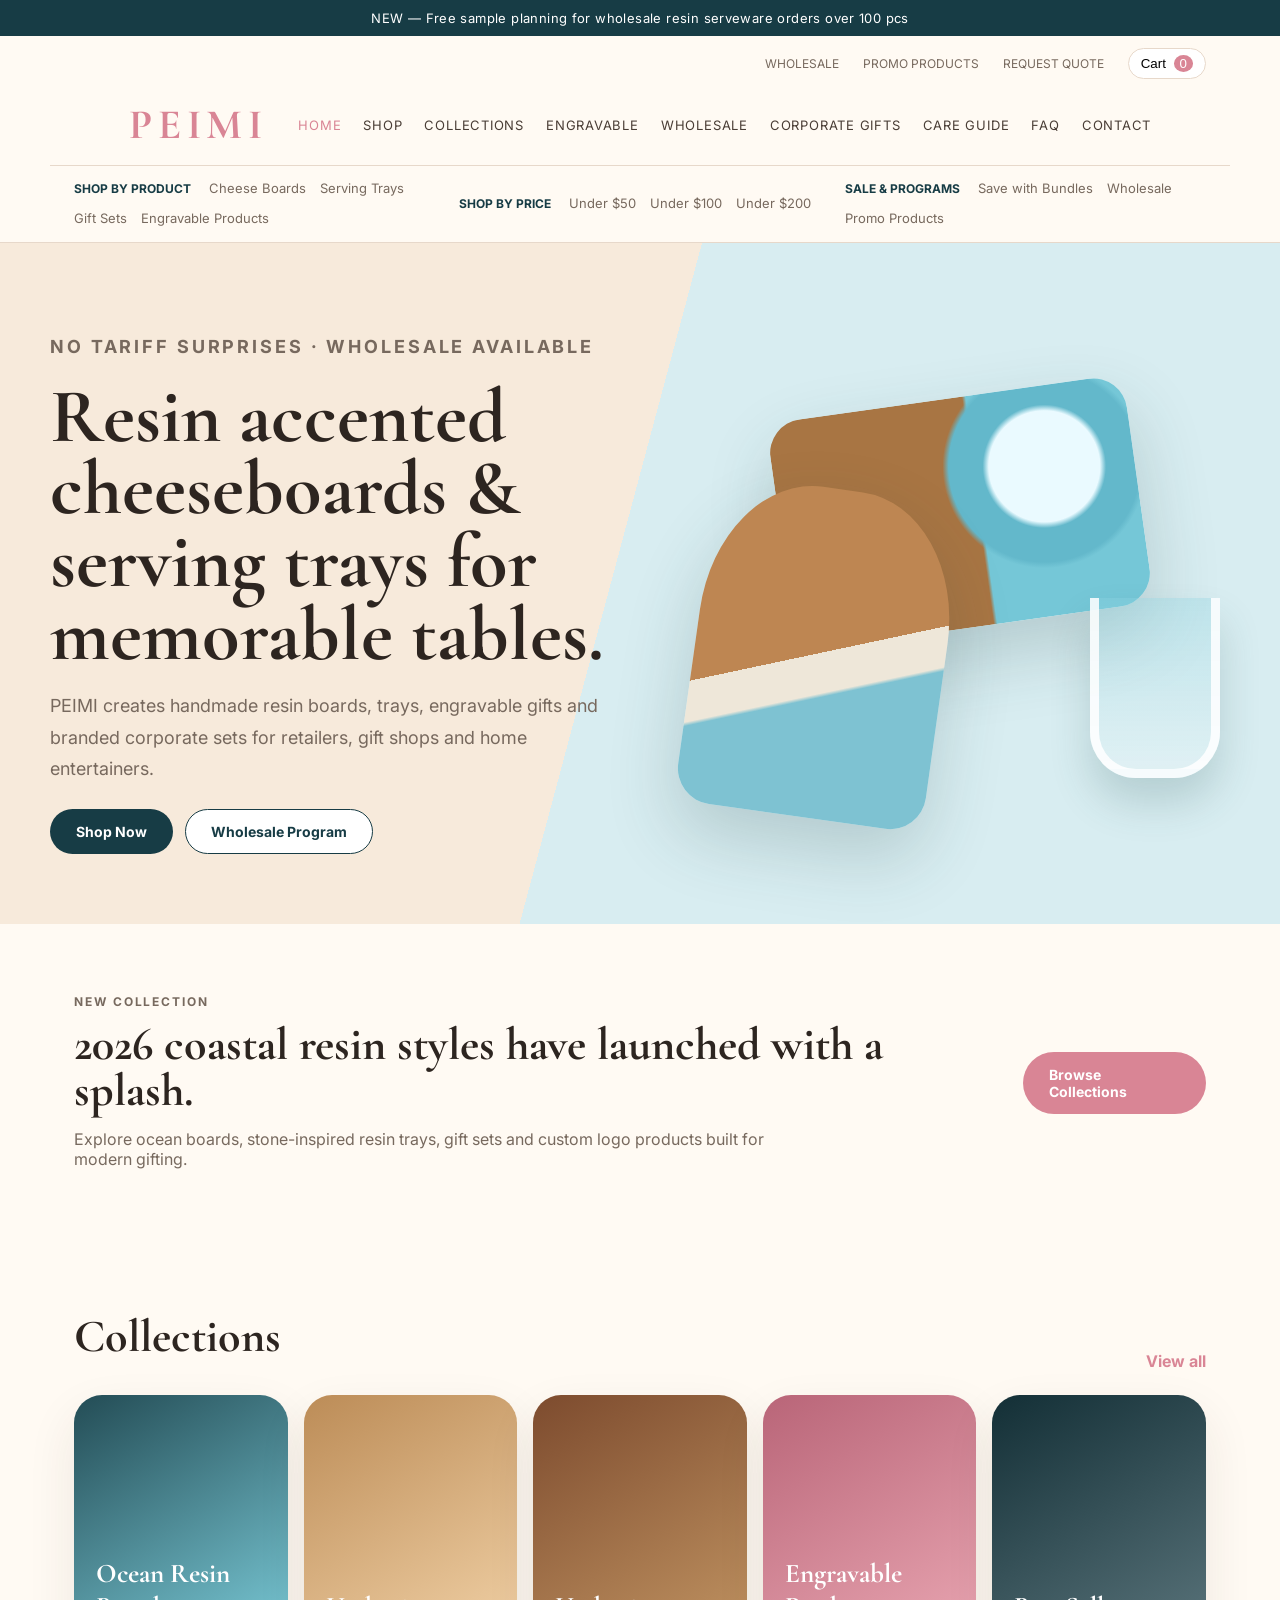
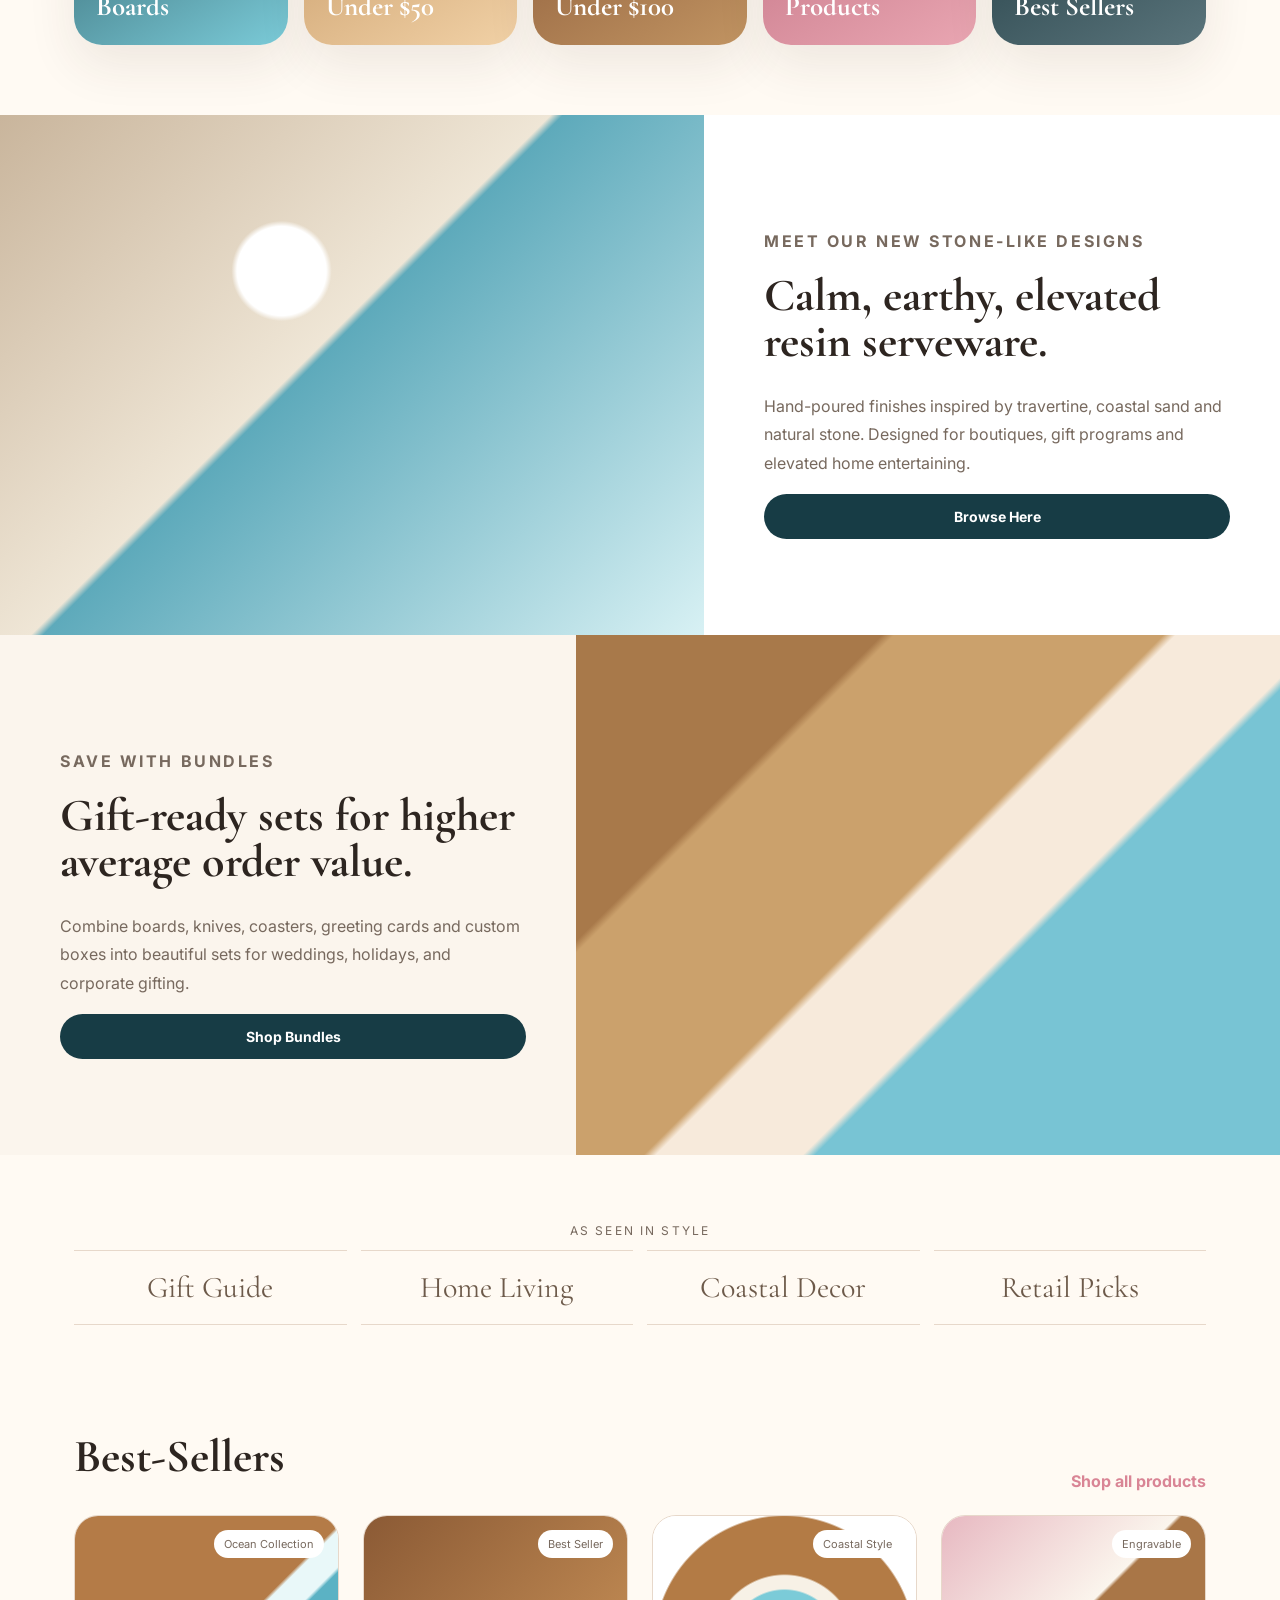
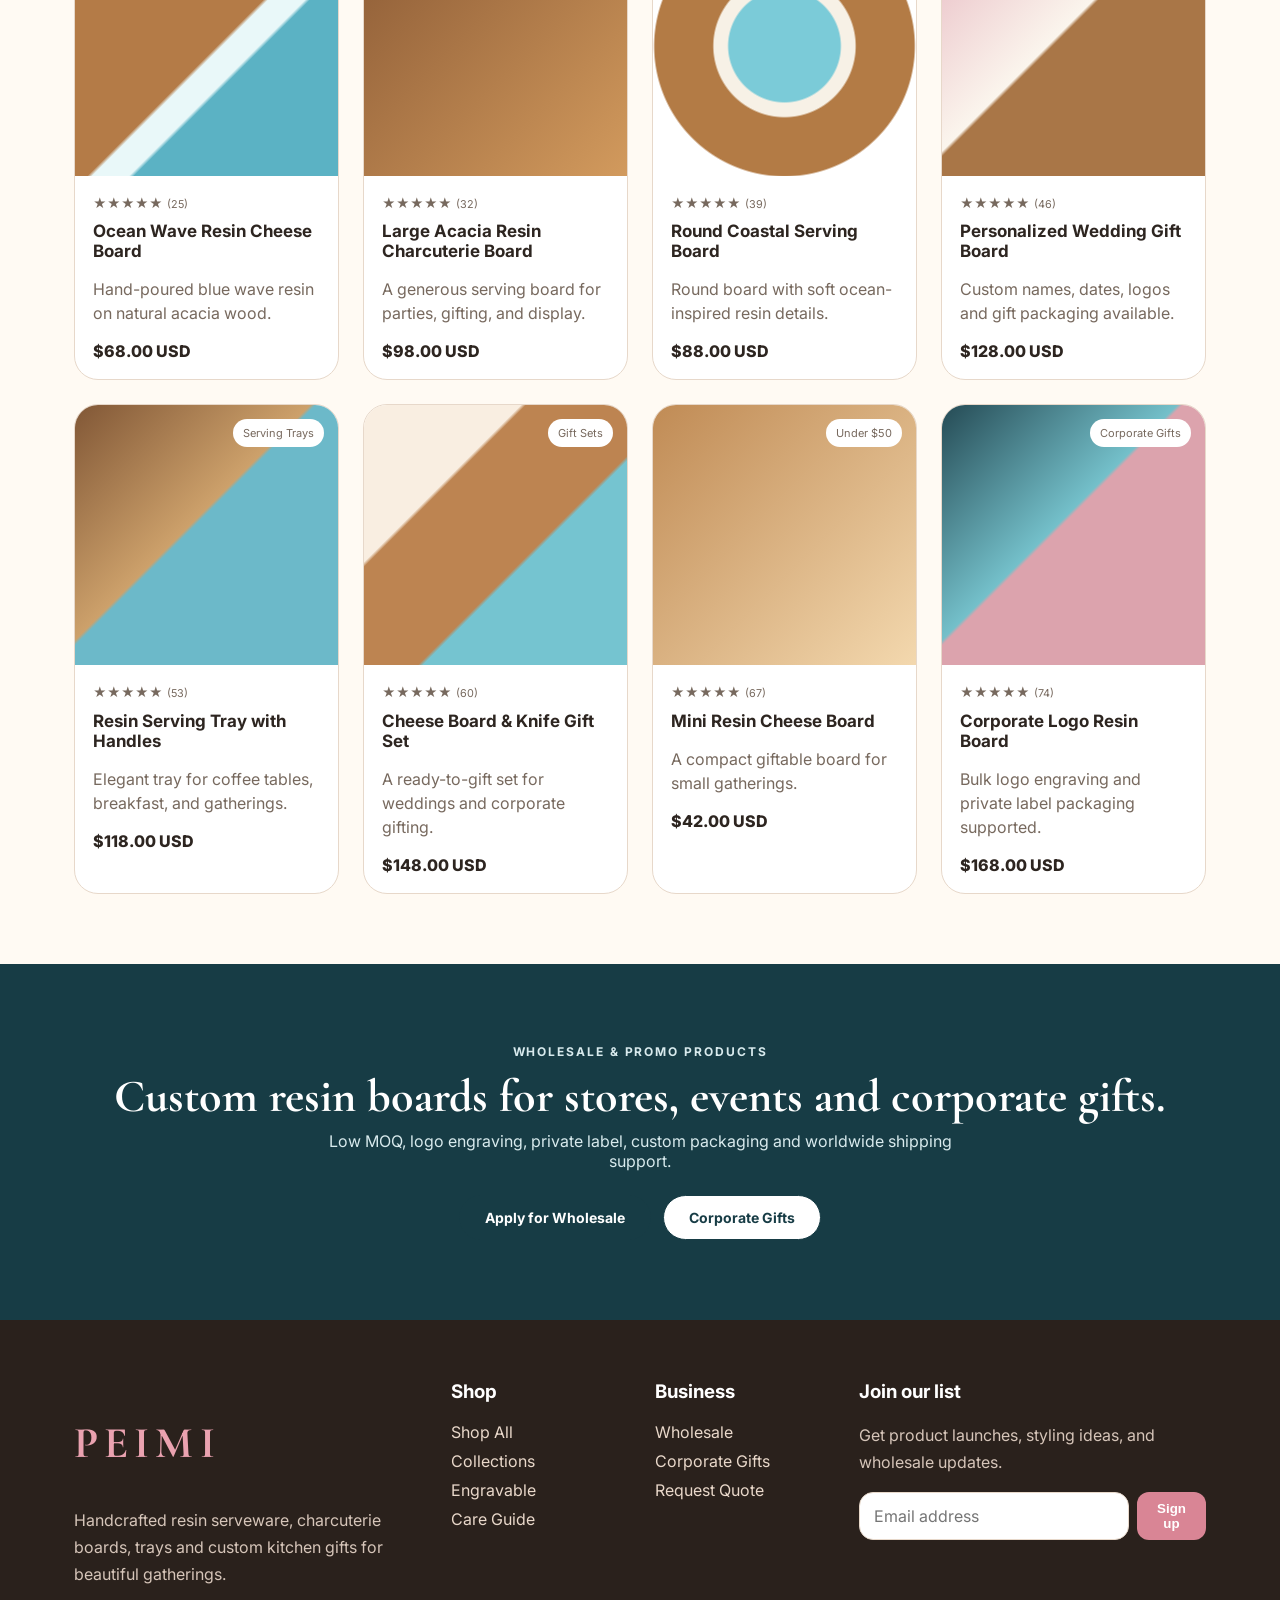
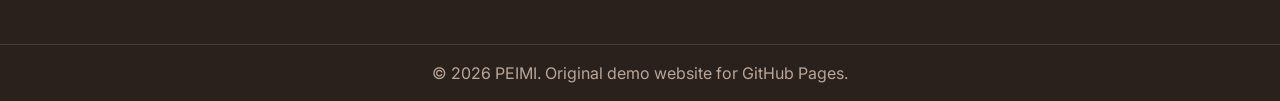
==== index.html @ 742fcf71 "Initial commit from zip content" ====
<!DOCTYPE html><html lang="en"><head><meta charset="utf-8"><meta name="viewport" content="width=device-width, initial-scale=1"><title>PEIMI | Handmade Resin Serveware & Kitchen Gifts</title><meta name="description" content="PEIMI handmade resin cheese boards, serving trays, gift sets and wholesale kitchen gifts."><link rel="preconnect" href="https://fonts.googleapis.com"><link rel="preconnect" href="https://fonts.gstatic.com" crossorigin><link href="https://fonts.googleapis.com/css2?family=Cormorant+Garamond:wght@500;600;700&family=Inter:wght@400;500;600;700&display=swap" rel="stylesheet"><link rel="stylesheet" href="assets/css/style.css"></head><body><div class="topbar"><span>NEW — Free sample planning for wholesale resin serveware orders over 100 pcs</span></div>
<header class="site-header">
  <div class="utility container"><a href="wholesale.html">Wholesale</a><a href="corporate.html">Promo Products</a><a href="contact.html">Request Quote</a><button class="cart-btn">Cart <span>0</span></button></div>
  <nav class="nav container">
    <button class="menu-btn" aria-label="Open menu">☰</button>
    <a class="brand" href="index.html">PEIMI</a>
    <ul class="nav-links"><li><a class="active" href="index.html">Home</a></li><li><a class="" href="shop.html">Shop</a></li><li><a class="" href="collections.html">Collections</a></li><li><a class="" href="personalized.html">Engravable</a></li><li><a class="" href="wholesale.html">Wholesale</a></li><li><a class="" href="corporate.html">Corporate Gifts</a></li><li><a class="" href="care.html">Care Guide</a></li><li><a class="" href="faq.html">FAQ</a></li><li><a class="" href="contact.html">Contact</a></li></ul>
  </nav>
  <div class="mega container">
    <div><strong>SHOP BY PRODUCT</strong><a href="collections.html#cheese">Cheese Boards</a><a href="collections.html#trays">Serving Trays</a><a href="collections.html#sets">Gift Sets</a><a href="personalized.html">Engravable Products</a></div>
    <div><strong>SHOP BY PRICE</strong><a href="shop.html#under50">Under $50</a><a href="shop.html#under100">Under $100</a><a href="shop.html#under200">Under $200</a></div>
    <div><strong>SALE & PROGRAMS</strong><a href="shop.html#bundles">Save with Bundles</a><a href="wholesale.html">Wholesale</a><a href="corporate.html">Promo Products</a></div>
  </div>
</header>
<main>
<section class="hero commerce-hero"><div class="hero-copy"><p class="eyebrow">No tariff surprises · Wholesale available</p><h1>Resin accented cheeseboards & serving trays for memorable tables.</h1><p>PEIMI creates handmade resin boards, trays, engravable gifts and branded corporate sets for retailers, gift shops and home entertainers.</p><div class="actions"><a class="btn primary" href="shop.html">Shop Now</a><a class="btn ghost" href="wholesale.html">Wholesale Program</a></div></div><div class="hero-visual"><div class="board board-one"></div><div class="board board-two"></div><div class="glass"></div></div></section>
<section class="launch container"><div><p class="eyebrow">New Collection</p><h2>2026 coastal resin styles have launched with a splash.</h2><p>Explore ocean boards, stone-inspired resin trays, gift sets and custom logo products built for modern gifting.</p></div><a class="btn secondary" href="collections.html">Browse Collections</a></section>
<section class="container section"><div class="section-title"><h2>Collections</h2><a href="collections.html">View all</a></div><div class="collection-row"><a class="tile tile-blue" href="collections.html#ocean"><span>Ocean Resin Boards</span></a><a class="tile tile-cream" href="shop.html#under50"><span>Under $50</span></a><a class="tile tile-wood" href="shop.html#under100"><span>Under $100</span></a><a class="tile tile-pink" href="personalized.html"><span>Engravable Products</span></a><a class="tile tile-dark" href="shop.html#best"><span>Best Sellers</span></a></div></section>
<section class="feature-split"><div class="feature-image stone"></div><div class="feature-text"><p class="eyebrow">Meet our new stone-like designs</p><h2>Calm, earthy, elevated resin serveware.</h2><p>Hand-poured finishes inspired by travertine, coastal sand and natural stone. Designed for boutiques, gift programs and elevated home entertaining.</p><a class="btn primary" href="collections.html">Browse Here</a></div></section>
<section class="feature-split reverse"><div class="feature-image bundle"></div><div class="feature-text"><p class="eyebrow">Save with bundles</p><h2>Gift-ready sets for higher average order value.</h2><p>Combine boards, knives, coasters, greeting cards and custom boxes into beautiful sets for weddings, holidays, and corporate gifting.</p><a class="btn primary" href="shop.html#bundles">Shop Bundles</a></div></section>
<section class="press container"><p>AS SEEN IN STYLE</p><div><span>Gift Guide</span><span>Home Living</span><span>Coastal Decor</span><span>Retail Picks</span></div></section>
<section class="container section"><div class="section-title"><h2>Best-Sellers</h2><a href="shop.html">Shop all products</a></div><div class="product-grid"><article class="product-card"><a href="contact.html"><div class="product-art art-1"><span>Ocean Collection</span></div><div class="product-body"><p class="rating">★★★★★ <small>(25)</small></p><h3>Ocean Wave Resin Cheese Board</h3><p>Hand-poured blue wave resin on natural acacia wood.</p><div class="price">$68.00 USD</div></div></a></article><article class="product-card"><a href="contact.html"><div class="product-art art-2"><span>Best Seller</span></div><div class="product-body"><p class="rating">★★★★★ <small>(32)</small></p><h3>Large Acacia Resin Charcuterie Board</h3><p>A generous serving board for parties, gifting, and display.</p><div class="price">$98.00 USD</div></div></a></article><article class="product-card"><a href="contact.html"><div class="product-art art-3"><span>Coastal Style</span></div><div class="product-body"><p class="rating">★★★★★ <small>(39)</small></p><h3>Round Coastal Serving Board</h3><p>Round board with soft ocean-inspired resin details.</p><div class="price">$88.00 USD</div></div></a></article><article class="product-card"><a href="contact.html"><div class="product-art art-4"><span>Engravable</span></div><div class="product-body"><p class="rating">★★★★★ <small>(46)</small></p><h3>Personalized Wedding Gift Board</h3><p>Custom names, dates, logos and gift packaging available.</p><div class="price">$128.00 USD</div></div></a></article><article class="product-card"><a href="contact.html"><div class="product-art art-5"><span>Serving Trays</span></div><div class="product-body"><p class="rating">★★★★★ <small>(53)</small></p><h3>Resin Serving Tray with Handles</h3><p>Elegant tray for coffee tables, breakfast, and gatherings.</p><div class="price">$118.00 USD</div></div></a></article><article class="product-card"><a href="contact.html"><div class="product-art art-6"><span>Gift Sets</span></div><div class="product-body"><p class="rating">★★★★★ <small>(60)</small></p><h3>Cheese Board & Knife Gift Set</h3><p>A ready-to-gift set for weddings and corporate gifting.</p><div class="price">$148.00 USD</div></div></a></article><article class="product-card"><a href="contact.html"><div class="product-art art-7"><span>Under $50</span></div><div class="product-body"><p class="rating">★★★★★ <small>(67)</small></p><h3>Mini Resin Cheese Board</h3><p>A compact giftable board for small gatherings.</p><div class="price">$42.00 USD</div></div></a></article><article class="product-card"><a href="contact.html"><div class="product-art art-8"><span>Corporate Gifts</span></div><div class="product-body"><p class="rating">★★★★★ <small>(74)</small></p><h3>Corporate Logo Resin Board</h3><p>Bulk logo engraving and private label packaging supported.</p><div class="price">$168.00 USD</div></div></a></article></div></section>
<section class="wholesale-banner"><div class="container"><p class="eyebrow">Wholesale & Promo Products</p><h2>Custom resin boards for stores, events and corporate gifts.</h2><p>Low MOQ, logo engraving, private label, custom packaging and worldwide shipping support.</p><div class="actions"><a class="btn primary" href="wholesale.html">Apply for Wholesale</a><a class="btn ghost" href="corporate.html">Corporate Gifts</a></div></div></section>
</main><footer class="footer">
  <div class="container footer-grid">
    <div><h2>PEIMI</h2><p>Handcrafted resin serveware, charcuterie boards, trays and custom kitchen gifts for beautiful gatherings.</p></div>
    <div><h3>Shop</h3><a href="shop.html">Shop All</a><a href="collections.html">Collections</a><a href="personalized.html">Engravable</a><a href="care.html">Care Guide</a></div>
    <div><h3>Business</h3><a href="wholesale.html">Wholesale</a><a href="corporate.html">Corporate Gifts</a><a href="contact.html">Request Quote</a></div>
    <div><h3>Join our list</h3><p>Get product launches, styling ideas, and wholesale updates.</p><form class="newsletter"><input placeholder="Email address"><button>Sign up</button></form></div>
  </div><div class="copyright">© 2026 PEIMI. Original demo website for GitHub Pages.</div>
</footer><script src="assets/js/main.js"></script></body></html>
---- assets/css/style.css ----
:root{--cream:#fbf5ed;--paper:#fffaf3;--ink:#2d2520;--muted:#77695e;--line:#e7d8ca;--blue:#4f9db2;--deep:#173c45;--pink:#d98595;--wood:#b8814d;--gold:#c9a86a}*{box-sizing:border-box}body{margin:0;font-family:Inter,Arial,sans-serif;color:var(--ink);background:var(--paper)}a{text-decoration:none;color:inherit}.container{max-width:1180px;margin:auto;padding:0 24px}.topbar{background:var(--deep);color:white;text-align:center;padding:10px;font-size:13px;letter-spacing:.03em}.site-header{position:sticky;top:0;background:rgba(255,250,243,.96);backdrop-filter:blur(16px);z-index:10;border-bottom:1px solid var(--line)}.utility{display:flex;justify-content:flex-end;gap:24px;align-items:center;font-size:12px;text-transform:uppercase;padding-top:12px;color:var(--muted)}.cart-btn{border:1px solid var(--line);background:white;border-radius:999px;padding:7px 12px}.cart-btn span{background:var(--pink);color:white;border-radius:50%;padding:1px 6px;margin-left:4px}.nav{display:flex;align-items:center;justify-content:center;gap:30px;padding:20px 24px 15px}.brand{font-family:'Cormorant Garamond',serif;font-size:42px;letter-spacing:.14em;color:var(--pink);font-weight:700}.menu-btn{display:none}.nav-links{display:flex;list-style:none;gap:22px;margin:0;padding:0;font-size:13px;text-transform:uppercase;letter-spacing:.06em}.nav-links a{color:#493d35}.nav-links a.active,.nav-links a:hover{color:var(--pink)}.mega{display:grid;grid-template-columns:repeat(3,1fr);gap:24px;border-top:1px solid var(--line);padding-top:14px;padding-bottom:16px;font-size:13px}.mega div{display:flex;gap:14px;flex-wrap:wrap;align-items:center}.mega strong{font-size:12px;color:var(--deep);margin-right:4px}.mega a{color:var(--muted)}.commerce-hero{min-height:650px;background:linear-gradient(105deg,#f7eadb 0 48%,#d8edf1 48% 100%);display:grid;grid-template-columns:1fr 1fr;align-items:center;padding:70px max(24px,calc((100vw - 1180px)/2));gap:30px}.hero-copy h1,.page-hero h1{font-family:'Cormorant Garamond',serif;font-size:clamp(42px,6vw,78px);line-height:.95;margin:12px 0}.hero-copy p{font-size:18px;line-height:1.75;color:var(--muted);max-width:560px}.eyebrow{text-transform:uppercase;letter-spacing:.16em;color:var(--pink);font-size:12px;font-weight:700}.actions{display:flex;gap:12px;flex-wrap:wrap;margin-top:24px}.btn{display:inline-flex;align-items:center;justify-content:center;border-radius:999px;padding:13px 25px;font-weight:700;font-size:14px;border:1px solid transparent}.btn.primary{background:var(--deep);color:white}.btn.secondary{background:var(--pink);color:white}.btn.ghost{background:white;border-color:var(--deep);color:var(--deep)}.hero-visual{height:510px;position:relative}.board{position:absolute;border-radius:34px;box-shadow:0 30px 70px rgba(35,70,70,.2)}.board-one{width:360px;height:230px;right:90px;top:70px;background:radial-gradient(circle at 75% 35%,#eafaff 0 18%,#63b8cb 20% 31%,transparent 33%),linear-gradient(90deg,#a87543 0 55%,#75c7d7 56% 100%);transform:rotate(-8deg)}.board-two{width:250px;height:330px;left:40px;bottom:20px;background:linear-gradient(160deg,#be8652 0 50%,#eee7d9 50% 60%,#7ec2d2 61%);border-radius:42% 42% 36px 36px;transform:rotate(8deg)}.glass{position:absolute;width:130px;height:180px;border:9px solid rgba(255,255,255,.85);border-top:none;border-radius:0 0 46px 46px;right:10px;bottom:60px;background:linear-gradient(#8bd2df55,#fff3);box-shadow:0 25px 40px #2c5a5a33}.section{padding:70px 24px}.launch{display:flex;justify-content:space-between;align-items:center;gap:20px;padding-top:58px;padding-bottom:58px}.launch h2,.section-title h2,.feature-text h2,.wholesale-banner h2,.quote-box h2{font-family:'Cormorant Garamond',serif;font-size:46px;line-height:1;margin:0 0 12px}.launch p{color:var(--muted);max-width:690px}.section-title{display:flex;justify-content:space-between;align-items:end;margin-bottom:24px}.section-title a{color:var(--pink);font-weight:700}.collection-row{display:grid;grid-template-columns:repeat(5,1fr);gap:16px}.tile{min-height:250px;border-radius:28px;padding:22px;display:flex;align-items:end;color:white;font-family:'Cormorant Garamond',serif;font-size:27px;font-weight:700;box-shadow:0 20px 50px rgba(62,44,31,.09)}.tile-blue{background:linear-gradient(150deg,#234c55,#7bcbd8)}.tile-cream{background:linear-gradient(150deg,#bc8c57,#f1d1a6)}.tile-wood{background:linear-gradient(150deg,#7d4b2e,#c19462)}.tile-pink{background:linear-gradient(150deg,#b96578,#e9a6b2)}.tile-dark{background:linear-gradient(150deg,#132f36,#5a747b)}.feature-split{display:grid;grid-template-columns:1.1fr .9fr;min-height:520px;background:#fff}.feature-split.reverse{grid-template-columns:.9fr 1.1fr;background:var(--cream)}.reverse .feature-image{order:2}.feature-image{min-height:420px;background-size:cover}.feature-image.stone{background:radial-gradient(circle at 40% 30%,#fff 0 8%,transparent 9%),linear-gradient(135deg,#c9b59c,#efe6d6 45%,#5eaabb 46%,#d8f1f4)}.feature-image.bundle{background:linear-gradient(135deg,#a8794a 0 25%,#cba16c 26% 48%,#f7eadb 49% 61%,#78c4d4 62%)}.feature-text{padding:70px max(24px,calc((100vw - 1180px)/2)) 70px 60px;display:flex;flex-direction:column;justify-content:center}.feature-text p{color:var(--muted);font-size:16px;line-height:1.8}.press{text-align:center;padding-top:56px;padding-bottom:38px}.press p{letter-spacing:.18em;color:var(--muted);font-size:12px}.press div{display:grid;grid-template-columns:repeat(4,1fr);gap:14px}.press span{font-family:'Cormorant Garamond',serif;font-size:30px;border-top:1px solid var(--line);border-bottom:1px solid var(--line);padding:18px;color:#6d5a4a}.product-grid{display:grid;grid-template-columns:repeat(4,1fr);gap:24px}.product-card{background:white;border:1px solid var(--line);border-radius:24px;overflow:hidden;transition:.2s}.product-card:hover{transform:translateY(-4px);box-shadow:0 18px 45px rgba(32,28,24,.1)}.product-art{height:260px;background:#eee;position:relative;display:flex;align-items:start;justify-content:end;padding:14px}.product-art span{background:white;border-radius:999px;padding:7px 10px;font-size:11px;color:var(--muted)}.art-1{background:linear-gradient(135deg,#b47b47 0 52%,#e9f8f9 53% 60%,#5bb2c4 61%)}.art-2{background:linear-gradient(135deg,#8b5a35,#d29a5d)}.art-3{border-radius:0;background:radial-gradient(circle,#7bcbd8 0 30%,#f7f1e6 31% 38%,#b37b45 39% 70%,#fff 71%)}.art-4{background:linear-gradient(135deg,#e7b8c1,#fbf5ed 45%,#a97647 46%)}.art-5{background:linear-gradient(135deg,#815736,#cda16b 45%,#6cb9c9 46%)}.art-6{background:linear-gradient(135deg,#f9eee1 0 30%,#bd8451 31% 60%,#75c4d0 61%)}.art-7{background:linear-gradient(135deg,#c08b55,#f3d8ae)}.art-8{background:linear-gradient(135deg,#254a54,#74c0ca 45%,#dca3ad 46%)}.product-body{padding:18px}.rating{color:var(--gold);font-size:13px;margin:0 0 8px}.product-card h3{font-size:17px;margin:0 0 8px}.product-card p{color:var(--muted);line-height:1.5}.price{font-weight:800;margin-top:12px}.wholesale-banner{background:var(--deep);color:white;text-align:center;padding:80px 0}.wholesale-banner p{color:#d8eaed;max-width:680px;margin:0 auto 14px}.wholesale-banner .actions{justify-content:center}.page-hero{background:linear-gradient(135deg,var(--cream),#e7f4f6);text-align:center;padding:90px 24px}.page-hero p{max-width:720px;margin:16px auto;color:var(--muted);line-height:1.75}.filters{display:flex;gap:12px;justify-content:center;flex-wrap:wrap;padding-top:28px}.filters a{border:1px solid var(--line);border-radius:999px;background:white;padding:10px 16px}.collection-detail{display:grid;grid-template-columns:repeat(2,1fr);gap:22px}.big-card{min-height:310px;border-radius:30px;padding:36px;color:white;display:flex;flex-direction:column;justify-content:end}.big-card h2{font-family:'Cormorant Garamond',serif;font-size:42px;margin:0 0 8px}.big-card.blue{background:linear-gradient(135deg,#1d4650,#74c6d2)}.big-card.wood{background:linear-gradient(135deg,#774729,#c4915b)}.big-card.tray{background:linear-gradient(135deg,#5f4a3e,#e5c7a2)}.big-card.gift{background:linear-gradient(135deg,#9b5367,#e3a3b0)}.steps,.icon-grid{display:grid;grid-template-columns:repeat(3,1fr);gap:24px}.steps div,.icon-grid div,.quote-box,.form-card{background:white;border:1px solid var(--line);border-radius:26px;padding:28px}.steps span{display:inline-grid;place-items:center;width:42px;height:42px;border-radius:50%;background:var(--pink);color:white;font-weight:800}.quote-box{text-align:center;background:linear-gradient(135deg,#fff,#f2e5d7)}.wholesale-grid,.contact-grid{display:grid;grid-template-columns:1fr 1fr;gap:34px}.checklist{list-style:none;padding:0;margin:0}.checklist li{padding:12px 0;border-bottom:1px solid var(--line)}.checklist li:before{content:'✓';color:var(--pink);font-weight:800;margin-right:10px}input,select,textarea{width:100%;border:1px solid var(--line);border-radius:14px;padding:13px 14px;margin-bottom:12px;font:inherit;background:#fff}textarea{min-height:130px}.content-page{max-width:860px}.content-page h2{font-family:'Cormorant Garamond',serif;font-size:36px}.faq{max-width:860px}.faq details{background:white;border:1px solid var(--line);border-radius:18px;margin-bottom:14px;padding:18px}.faq summary{font-weight:800;cursor:pointer}.footer{background:#2a211c;color:#fff;padding:60px 0 0}.footer-grid{display:grid;grid-template-columns:2fr 1fr 1fr 2fr;gap:30px}.footer h2{font-family:'Cormorant Garamond',serif;font-size:44px;letter-spacing:.14em;color:#eaa2b0}.footer h3{margin-top:0}.footer a{display:block;color:#e9d8ca;margin:9px 0}.footer p{color:#d6c5b9;line-height:1.7}.newsletter{display:flex;gap:8px}.newsletter input{margin:0}.newsletter button{border:0;border-radius:12px;background:var(--pink);color:white;padding:0 16px;font-weight:800}.copyright{text-align:center;color:#b9a69a;border-top:1px solid #4b3b33;margin-top:40px;padding:18px}@media(max-width:900px){.commerce-hero,.feature-split,.feature-split.reverse,.wholesale-grid,.contact-grid,.collection-detail{grid-template-columns:1fr}.reverse .feature-image{order:0}.hero-visual{height:360px}.collection-row,.product-grid{grid-template-columns:repeat(2,1fr)}.press div,.footer-grid{grid-template-columns:1fr 1fr}.mega{display:none}.nav{justify-content:space-between}.menu-btn{display:block;border:0;background:transparent;font-size:24px}.nav-links{display:none;position:absolute;top:118px;left:0;right:0;background:white;padding:20px;flex-direction:column;border-bottom:1px solid var(--line)}.nav-links.open{display:flex}.steps,.icon-grid{grid-template-columns:1fr}}@media(max-width:560px){.collection-row,.product-grid,.press div,.footer-grid{grid-template-columns:1fr}.commerce-hero{padding-top:40px}.hero-copy h1,.page-hero h1{font-size:42px}.product-art{height:220px}.utility{justify-content:center;flex-wrap:wrap}.brand{font-size:34px}.newsletter{flex-direction:column}.newsletter button{padding:12px}}
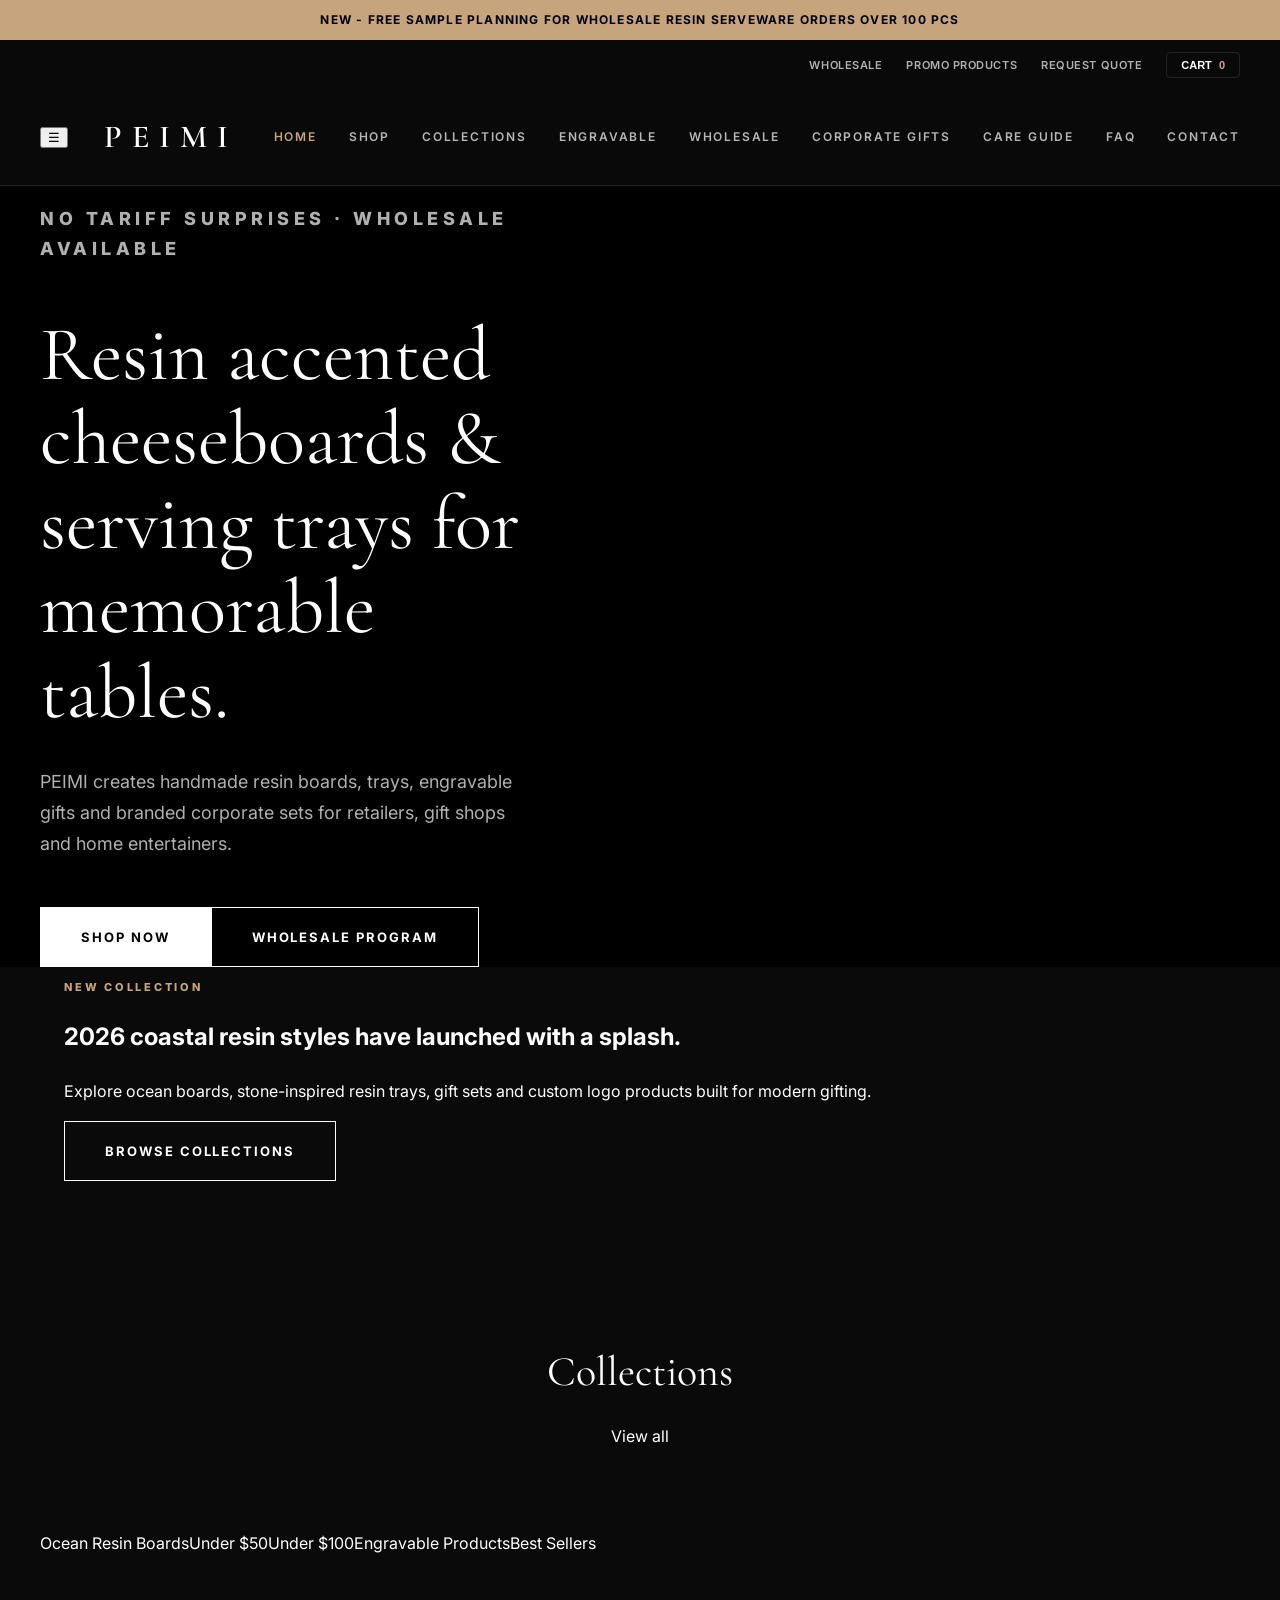
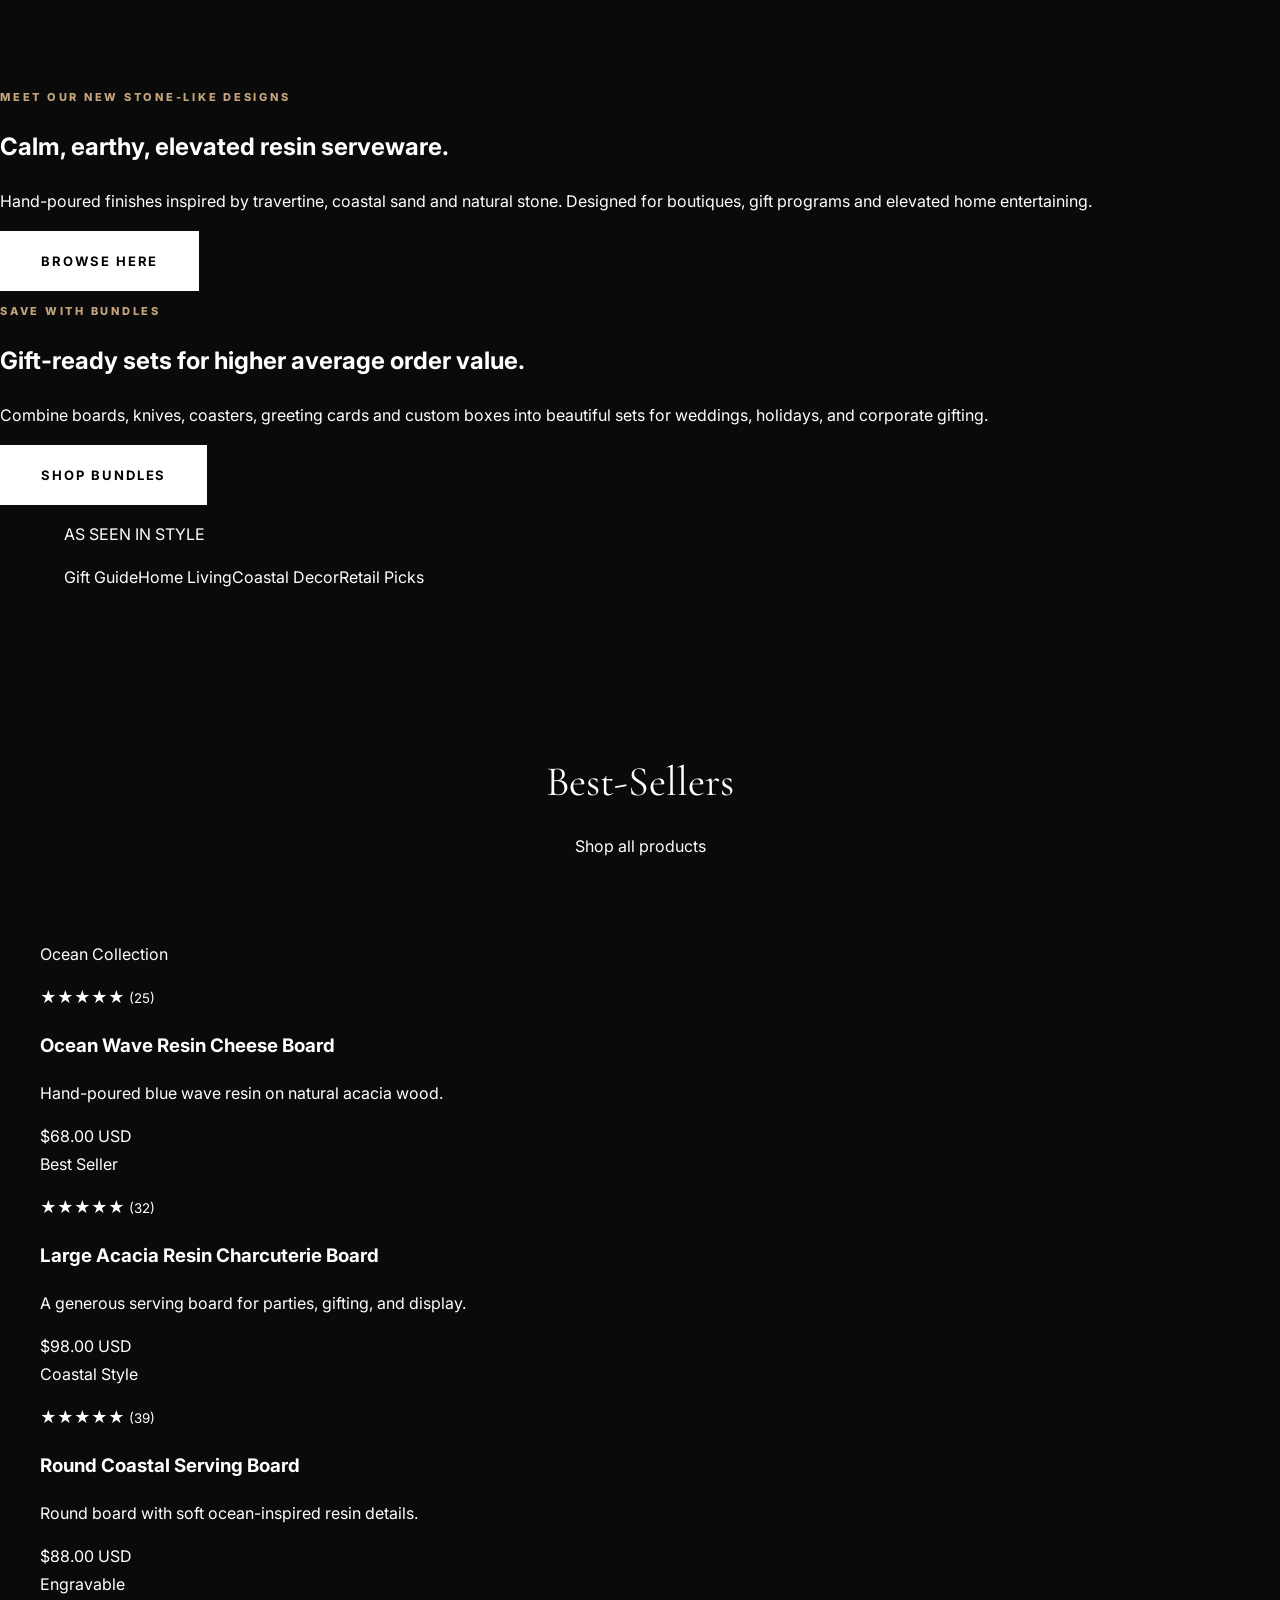
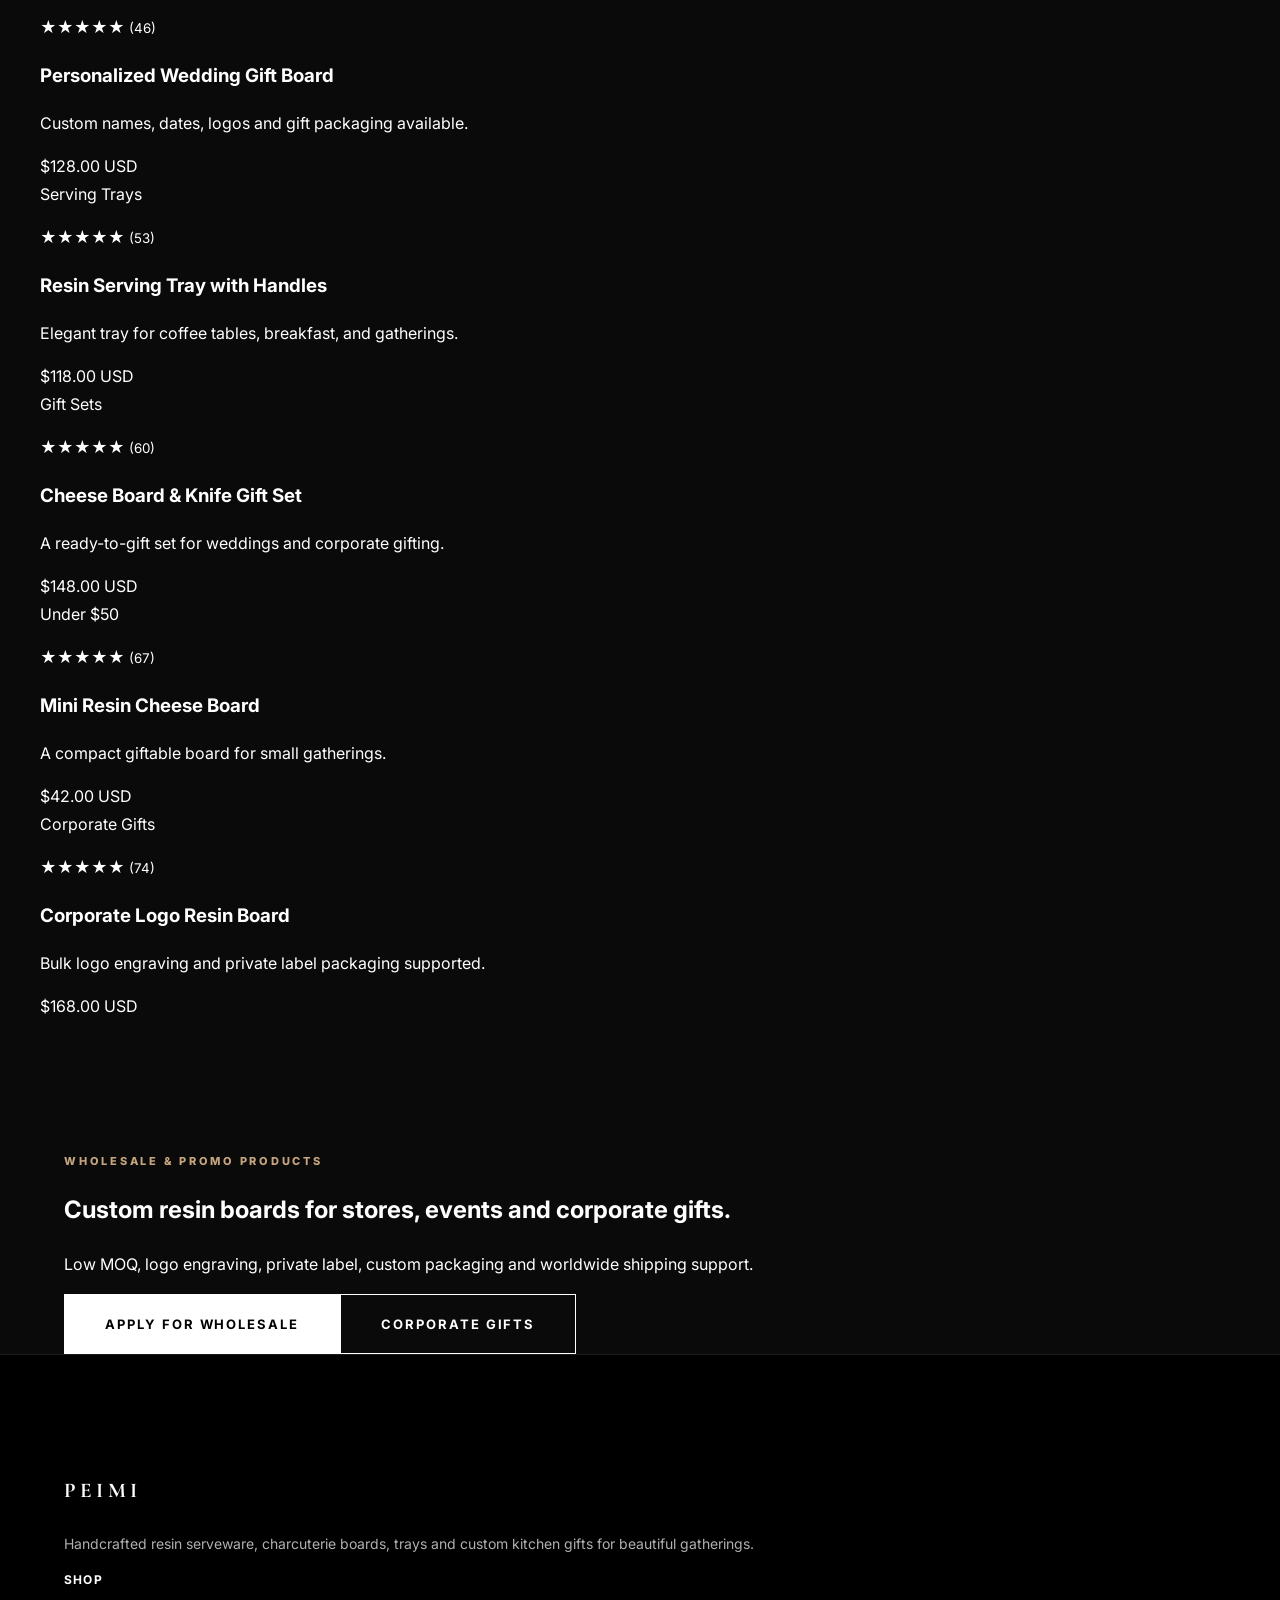
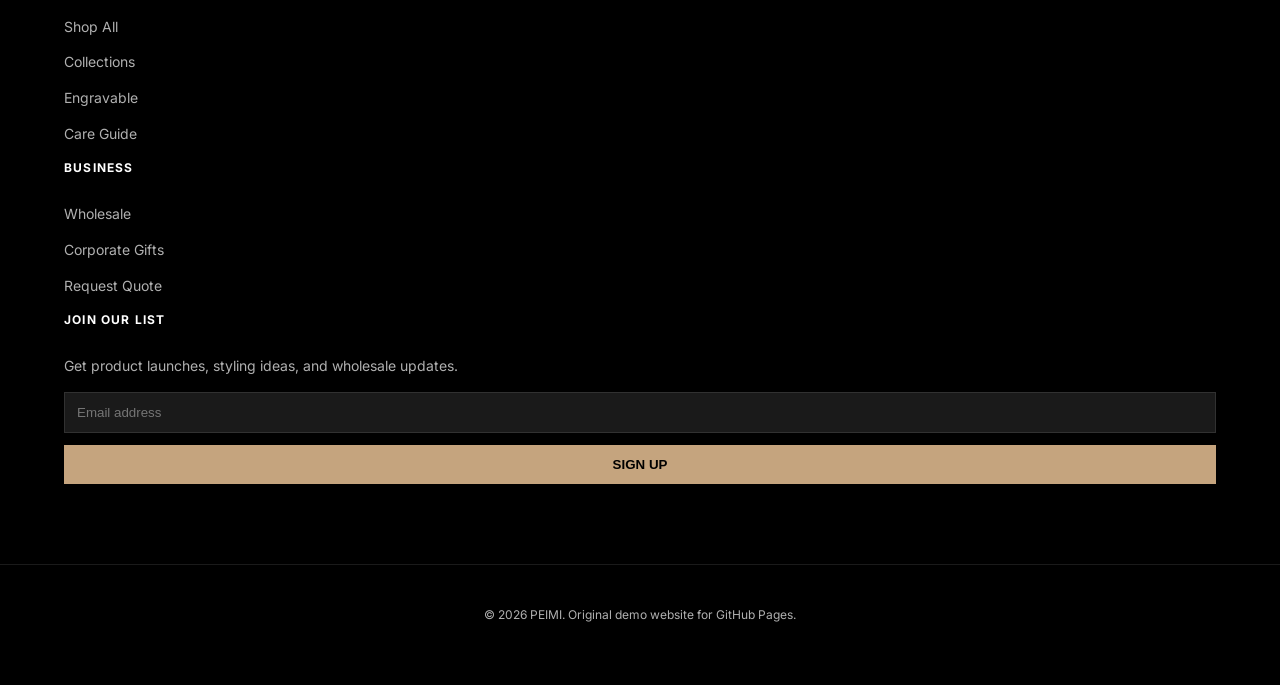
==== commit f9cbe40b: "V5 Final: High-End Black & Gold Theme with GA Fix" ====
--- a/index.html
+++ b/index.html
@@ -1,4 +1,14 @@
-<!DOCTYPE html><html lang="en"><head><meta charset="utf-8"><meta name="viewport" content="width=device-width, initial-scale=1"><title>PEIMI | Handmade Resin Serveware & Kitchen Gifts</title><meta name="description" content="PEIMI handmade resin cheese boards, serving trays, gift sets and wholesale kitchen gifts."><link rel="preconnect" href="https://fonts.googleapis.com"><link rel="preconnect" href="https://fonts.gstatic.com" crossorigin><link href="https://fonts.googleapis.com/css2?family=Cormorant+Garamond:wght@500;600;700&family=Inter:wght@400;500;600;700&display=swap" rel="stylesheet"><link rel="stylesheet" href="assets/css/style.css"></head><body><div class="topbar"><span>NEW — Free sample planning for wholesale resin serveware orders over 100 pcs</span></div>
+<!DOCTYPE html><html lang="en"><head><meta charset="utf-8"><meta name="viewport" content="width=device-width, initial-scale=1"><title>PEIMI | Handmade Resin Serveware & Kitchen Gifts</title>
+  <!-- Google Analytics -->
+  <script async src="https://www.googletagmanager.com/gtag/js?id=G-H0CXPFT4TM"></script>
+  <script>
+    window.dataLayer = window.dataLayer || [];
+    function gtag(){dataLayer.push(arguments);}
+    gtag('js', new Date());
+    gtag('config', 'G-H0CXPFT4TM');
+  </script>
+  <!-- End Google Analytics -->
+<meta name="description" content="PEIMI handmade resin cheese boards, serving trays, gift sets and wholesale kitchen gifts."><link rel="preconnect" href="https://fonts.googleapis.com"><link rel="preconnect" href="https://fonts.gstatic.com" crossorigin><link href="https://fonts.googleapis.com/css2?family=Cormorant+Garamond:wght@500;600;700&family=Inter:wght@400;500;600;700&display=swap" rel="stylesheet"><link rel="stylesheet" href="assets/css/style.css"></head><body><div class="topbar"><span>NEW - Free sample planning for wholesale resin serveware orders over 100 pcs</span></div>
 <header class="site-header">
   <div class="utility container"><a href="wholesale.html">Wholesale</a><a href="corporate.html">Promo Products</a><a href="contact.html">Request Quote</a><button class="cart-btn">Cart <span>0</span></button></div>
   <nav class="nav container">
--- a/assets/css/style.css
+++ b/assets/css/style.css
@@ -1,2 +1,284 @@
-
-:root{--cream:#fbf5ed;--paper:#fffaf3;--ink:#2d2520;--muted:#77695e;--line:#e7d8ca;--blue:#4f9db2;--deep:#173c45;--pink:#d98595;--wood:#b8814d;--gold:#c9a86a}*{box-sizing:border-box}body{margin:0;font-family:Inter,Arial,sans-serif;color:var(--ink);background:var(--paper)}a{text-decoration:none;color:inherit}.container{max-width:1180px;margin:auto;padding:0 24px}.topbar{background:var(--deep);color:white;text-align:center;padding:10px;font-size:13px;letter-spacing:.03em}.site-header{position:sticky;top:0;background:rgba(255,250,243,.96);backdrop-filter:blur(16px);z-index:10;border-bottom:1px solid var(--line)}.utility{display:flex;justify-content:flex-end;gap:24px;align-items:center;font-size:12px;text-transform:uppercase;padding-top:12px;color:var(--muted)}.cart-btn{border:1px solid var(--line);background:white;border-radius:999px;padding:7px 12px}.cart-btn span{background:var(--pink);color:white;border-radius:50%;padding:1px 6px;margin-left:4px}.nav{display:flex;align-items:center;justify-content:center;gap:30px;padding:20px 24px 15px}.brand{font-family:'Cormorant Garamond',serif;font-size:42px;letter-spacing:.14em;color:var(--pink);font-weight:700}.menu-btn{display:none}.nav-links{display:flex;list-style:none;gap:22px;margin:0;padding:0;font-size:13px;text-transform:uppercase;letter-spacing:.06em}.nav-links a{color:#493d35}.nav-links a.active,.nav-links a:hover{color:var(--pink)}.mega{display:grid;grid-template-columns:repeat(3,1fr);gap:24px;border-top:1px solid var(--line);padding-top:14px;padding-bottom:16px;font-size:13px}.mega div{display:flex;gap:14px;flex-wrap:wrap;align-items:center}.mega strong{font-size:12px;color:var(--deep);margin-right:4px}.mega a{color:var(--muted)}.commerce-hero{min-height:650px;background:linear-gradient(105deg,#f7eadb 0 48%,#d8edf1 48% 100%);display:grid;grid-template-columns:1fr 1fr;align-items:center;padding:70px max(24px,calc((100vw - 1180px)/2));gap:30px}.hero-copy h1,.page-hero h1{font-family:'Cormorant Garamond',serif;font-size:clamp(42px,6vw,78px);line-height:.95;margin:12px 0}.hero-copy p{font-size:18px;line-height:1.75;color:var(--muted);max-width:560px}.eyebrow{text-transform:uppercase;letter-spacing:.16em;color:var(--pink);font-size:12px;font-weight:700}.actions{display:flex;gap:12px;flex-wrap:wrap;margin-top:24px}.btn{display:inline-flex;align-items:center;justify-content:center;border-radius:999px;padding:13px 25px;font-weight:700;font-size:14px;border:1px solid transparent}.btn.primary{background:var(--deep);color:white}.btn.secondary{background:var(--pink);color:white}.btn.ghost{background:white;border-color:var(--deep);color:var(--deep)}.hero-visual{height:510px;position:relative}.board{position:absolute;border-radius:34px;box-shadow:0 30px 70px rgba(35,70,70,.2)}.board-one{width:360px;height:230px;right:90px;top:70px;background:radial-gradient(circle at 75% 35%,#eafaff 0 18%,#63b8cb 20% 31%,transparent 33%),linear-gradient(90deg,#a87543 0 55%,#75c7d7 56% 100%);transform:rotate(-8deg)}.board-two{width:250px;height:330px;left:40px;bottom:20px;background:linear-gradient(160deg,#be8652 0 50%,#eee7d9 50% 60%,#7ec2d2 61%);border-radius:42% 42% 36px 36px;transform:rotate(8deg)}.glass{position:absolute;width:130px;height:180px;border:9px solid rgba(255,255,255,.85);border-top:none;border-radius:0 0 46px 46px;right:10px;bottom:60px;background:linear-gradient(#8bd2df55,#fff3);box-shadow:0 25px 40px #2c5a5a33}.section{padding:70px 24px}.launch{display:flex;justify-content:space-between;align-items:center;gap:20px;padding-top:58px;padding-bottom:58px}.launch h2,.section-title h2,.feature-text h2,.wholesale-banner h2,.quote-box h2{font-family:'Cormorant Garamond',serif;font-size:46px;line-height:1;margin:0 0 12px}.launch p{color:var(--muted);max-width:690px}.section-title{display:flex;justify-content:space-between;align-items:end;margin-bottom:24px}.section-title a{color:var(--pink);font-weight:700}.collection-row{display:grid;grid-template-columns:repeat(5,1fr);gap:16px}.tile{min-height:250px;border-radius:28px;padding:22px;display:flex;align-items:end;color:white;font-family:'Cormorant Garamond',serif;font-size:27px;font-weight:700;box-shadow:0 20px 50px rgba(62,44,31,.09)}.tile-blue{background:linear-gradient(150deg,#234c55,#7bcbd8)}.tile-cream{background:linear-gradient(150deg,#bc8c57,#f1d1a6)}.tile-wood{background:linear-gradient(150deg,#7d4b2e,#c19462)}.tile-pink{background:linear-gradient(150deg,#b96578,#e9a6b2)}.tile-dark{background:linear-gradient(150deg,#132f36,#5a747b)}.feature-split{display:grid;grid-template-columns:1.1fr .9fr;min-height:520px;background:#fff}.feature-split.reverse{grid-template-columns:.9fr 1.1fr;background:var(--cream)}.reverse .feature-image{order:2}.feature-image{min-height:420px;background-size:cover}.feature-image.stone{background:radial-gradient(circle at 40% 30%,#fff 0 8%,transparent 9%),linear-gradient(135deg,#c9b59c,#efe6d6 45%,#5eaabb 46%,#d8f1f4)}.feature-image.bundle{background:linear-gradient(135deg,#a8794a 0 25%,#cba16c 26% 48%,#f7eadb 49% 61%,#78c4d4 62%)}.feature-text{padding:70px max(24px,calc((100vw - 1180px)/2)) 70px 60px;display:flex;flex-direction:column;justify-content:center}.feature-text p{color:var(--muted);font-size:16px;line-height:1.8}.press{text-align:center;padding-top:56px;padding-bottom:38px}.press p{letter-spacing:.18em;color:var(--muted);font-size:12px}.press div{display:grid;grid-template-columns:repeat(4,1fr);gap:14px}.press span{font-family:'Cormorant Garamond',serif;font-size:30px;border-top:1px solid var(--line);border-bottom:1px solid var(--line);padding:18px;color:#6d5a4a}.product-grid{display:grid;grid-template-columns:repeat(4,1fr);gap:24px}.product-card{background:white;border:1px solid var(--line);border-radius:24px;overflow:hidden;transition:.2s}.product-card:hover{transform:translateY(-4px);box-shadow:0 18px 45px rgba(32,28,24,.1)}.product-art{height:260px;background:#eee;position:relative;display:flex;align-items:start;justify-content:end;padding:14px}.product-art span{background:white;border-radius:999px;padding:7px 10px;font-size:11px;color:var(--muted)}.art-1{background:linear-gradient(135deg,#b47b47 0 52%,#e9f8f9 53% 60%,#5bb2c4 61%)}.art-2{background:linear-gradient(135deg,#8b5a35,#d29a5d)}.art-3{border-radius:0;background:radial-gradient(circle,#7bcbd8 0 30%,#f7f1e6 31% 38%,#b37b45 39% 70%,#fff 71%)}.art-4{background:linear-gradient(135deg,#e7b8c1,#fbf5ed 45%,#a97647 46%)}.art-5{background:linear-gradient(135deg,#815736,#cda16b 45%,#6cb9c9 46%)}.art-6{background:linear-gradient(135deg,#f9eee1 0 30%,#bd8451 31% 60%,#75c4d0 61%)}.art-7{background:linear-gradient(135deg,#c08b55,#f3d8ae)}.art-8{background:linear-gradient(135deg,#254a54,#74c0ca 45%,#dca3ad 46%)}.product-body{padding:18px}.rating{color:var(--gold);font-size:13px;margin:0 0 8px}.product-card h3{font-size:17px;margin:0 0 8px}.product-card p{color:var(--muted);line-height:1.5}.price{font-weight:800;margin-top:12px}.wholesale-banner{background:var(--deep);color:white;text-align:center;padding:80px 0}.wholesale-banner p{color:#d8eaed;max-width:680px;margin:0 auto 14px}.wholesale-banner .actions{justify-content:center}.page-hero{background:linear-gradient(135deg,var(--cream),#e7f4f6);text-align:center;padding:90px 24px}.page-hero p{max-width:720px;margin:16px auto;color:var(--muted);line-height:1.75}.filters{display:flex;gap:12px;justify-content:center;flex-wrap:wrap;padding-top:28px}.filters a{border:1px solid var(--line);border-radius:999px;background:white;padding:10px 16px}.collection-detail{display:grid;grid-template-columns:repeat(2,1fr);gap:22px}.big-card{min-height:310px;border-radius:30px;padding:36px;color:white;display:flex;flex-direction:column;justify-content:end}.big-card h2{font-family:'Cormorant Garamond',serif;font-size:42px;margin:0 0 8px}.big-card.blue{background:linear-gradient(135deg,#1d4650,#74c6d2)}.big-card.wood{background:linear-gradient(135deg,#774729,#c4915b)}.big-card.tray{background:linear-gradient(135deg,#5f4a3e,#e5c7a2)}.big-card.gift{background:linear-gradient(135deg,#9b5367,#e3a3b0)}.steps,.icon-grid{display:grid;grid-template-columns:repeat(3,1fr);gap:24px}.steps div,.icon-grid div,.quote-box,.form-card{background:white;border:1px solid var(--line);border-radius:26px;padding:28px}.steps span{display:inline-grid;place-items:center;width:42px;height:42px;border-radius:50%;background:var(--pink);color:white;font-weight:800}.quote-box{text-align:center;background:linear-gradient(135deg,#fff,#f2e5d7)}.wholesale-grid,.contact-grid{display:grid;grid-template-columns:1fr 1fr;gap:34px}.checklist{list-style:none;padding:0;margin:0}.checklist li{padding:12px 0;border-bottom:1px solid var(--line)}.checklist li:before{content:'✓';color:var(--pink);font-weight:800;margin-right:10px}input,select,textarea{width:100%;border:1px solid var(--line);border-radius:14px;padding:13px 14px;margin-bottom:12px;font:inherit;background:#fff}textarea{min-height:130px}.content-page{max-width:860px}.content-page h2{font-family:'Cormorant Garamond',serif;font-size:36px}.faq{max-width:860px}.faq details{background:white;border:1px solid var(--line);border-radius:18px;margin-bottom:14px;padding:18px}.faq summary{font-weight:800;cursor:pointer}.footer{background:#2a211c;color:#fff;padding:60px 0 0}.footer-grid{display:grid;grid-template-columns:2fr 1fr 1fr 2fr;gap:30px}.footer h2{font-family:'Cormorant Garamond',serif;font-size:44px;letter-spacing:.14em;color:#eaa2b0}.footer h3{margin-top:0}.footer a{display:block;color:#e9d8ca;margin:9px 0}.footer p{color:#d6c5b9;line-height:1.7}.newsletter{display:flex;gap:8px}.newsletter input{margin:0}.newsletter button{border:0;border-radius:12px;background:var(--pink);color:white;padding:0 16px;font-weight:800}.copyright{text-align:center;color:#b9a69a;border-top:1px solid #4b3b33;margin-top:40px;padding:18px}@media(max-width:900px){.commerce-hero,.feature-split,.feature-split.reverse,.wholesale-grid,.contact-grid,.collection-detail{grid-template-columns:1fr}.reverse .feature-image{order:0}.hero-visual{height:360px}.collection-row,.product-grid{grid-template-columns:repeat(2,1fr)}.press div,.footer-grid{grid-template-columns:1fr 1fr}.mega{display:none}.nav{justify-content:space-between}.menu-btn{display:block;border:0;background:transparent;font-size:24px}.nav-links{display:none;position:absolute;top:118px;left:0;right:0;background:white;padding:20px;flex-direction:column;border-bottom:1px solid var(--line)}.nav-links.open{display:flex}.steps,.icon-grid{grid-template-columns:1fr}}@media(max-width:560px){.collection-row,.product-grid,.press div,.footer-grid{grid-template-columns:1fr}.commerce-hero{padding-top:40px}.hero-copy h1,.page-hero h1{font-size:42px}.product-art{height:220px}.utility{justify-content:center;flex-wrap:wrap}.brand{font-size:34px}.newsletter{flex-direction:column}.newsletter button{padding:12px}}
+:root {
+  --paper: #0a0a0a;
+  --cream: #121212;
+  --ink: #ffffff;
+  --muted: #b0b0b0;
+  --line: rgba(255, 255, 255, 0.1);
+  --accent: #c5a47e;
+  --gold: #c5a47e;
+  --deep: #000000;
+  --white: #ffffff;
+}
+
+* { box-sizing: border-box; }
+body {
+  margin: 0;
+  font-family: 'Inter', sans-serif;
+  color: var(--ink);
+  background: var(--paper);
+  line-height: 1.7;
+}
+
+a { text-decoration: none; color: inherit; transition: 0.3s; }
+.container { max-width: 1200px; margin: auto; padding: 0 24px; }
+
+.topbar {
+  background: var(--accent);
+  color: #000;
+  text-align: center;
+  padding: 10px;
+  font-size: 12px;
+  letter-spacing: 0.1em;
+  text-transform: uppercase;
+  font-weight: 700;
+}
+
+.site-header {
+  position: sticky;
+  top: 0;
+  background: rgba(10, 10, 10, 0.95);
+  backdrop-filter: blur(15px);
+  z-index: 100;
+  border-bottom: 1px solid var(--line);
+}
+
+.utility {
+  display: flex;
+  justify-content: flex-end;
+  gap: 24px;
+  align-items: center;
+  font-size: 11px;
+  text-transform: uppercase;
+  padding: 12px 0;
+  color: var(--muted);
+  font-weight: 600;
+  letter-spacing: 0.05em;
+}
+
+.utility a:hover { color: var(--accent); }
+
+.cart-btn {
+  background: transparent;
+  border: 1px solid var(--line);
+  color: var(--ink);
+  padding: 6px 14px;
+  border-radius: 4px;
+  cursor: pointer;
+  font-size: 11px;
+  text-transform: uppercase;
+  font-weight: 700;
+}
+
+.cart-btn span {
+  color: var(--accent);
+  margin-left: 4px;
+}
+
+.nav {
+  display: flex;
+  align-items: center;
+  justify-content: space-between;
+  padding: 20px 0;
+}
+
+.brand {
+  font-family: 'Cormorant Garamond', serif;
+  font-size: 32px;
+  letter-spacing: 0.3em;
+  color: var(--white);
+  font-weight: 600;
+  text-transform: uppercase;
+}
+
+.nav-links {
+  display: flex;
+  list-style: none;
+  gap: 32px;
+  margin: 0;
+  padding: 0;
+  font-size: 12px;
+  text-transform: uppercase;
+  letter-spacing: 0.15em;
+  font-weight: 600;
+}
+
+.nav-links a { color: rgba(255,255,255,0.7); }
+.nav-links a:hover, .nav-links a.active { color: var(--accent); }
+
+.mega { display: none; } /* Hide mega menu for now for cleaner look */
+
+.commerce-hero {
+  min-height: 85vh;
+  display: grid;
+  grid-template-columns: 1fr 1.2fr;
+  align-items: center;
+  padding: 0 max(24px, calc((100vw - 1200px) / 2));
+  gap: 80px;
+  background-color: #000;
+  position: relative;
+  overflow: hidden;
+}
+
+.hero-copy { position: relative; z-index: 2; }
+.eyebrow {
+  color: var(--accent);
+  text-transform: uppercase;
+  letter-spacing: 0.25em;
+  font-size: 11px;
+  font-weight: 800;
+  margin-bottom: 20px;
+  display: block;
+}
+
+.hero-copy h1 {
+  font-family: 'Cormorant Garamond', serif;
+  font-size: clamp(48px, 6vw, 80px);
+  line-height: 1.1;
+  margin: 0 0 32px;
+  font-weight: 400;
+}
+
+.hero-copy p {
+  font-size: 18px;
+  color: var(--muted);
+  max-width: 500px;
+  margin-bottom: 48px;
+}
+
+.hero-visual {
+  height: 100%;
+  background-image: url('https://sc02.alicdn.com/kf/A5c2d9fa8b5f14522bd4fc1616579b3dd1.png');
+  background-size: cover;
+  background-position: center;
+  position: relative;
+}
+
+.hero-visual::after {
+  content: "";
+  position: absolute;
+  inset: 0;
+  background: linear-gradient(to right, #000, transparent);
+}
+
+.btn {
+  display: inline-flex;
+  align-items: center;
+  justify-content: center;
+  padding: 18px 40px;
+  font-weight: 700;
+  font-size: 13px;
+  letter-spacing: 0.15em;
+  text-transform: uppercase;
+  border: 1px solid var(--white);
+  cursor: pointer;
+  transition: 0.4s;
+}
+
+.btn.primary { background: var(--white); color: #000; }
+.btn.primary:hover { background: var(--accent); border-color: var(--accent); color: #fff; }
+.btn.ghost { background: transparent; color: var(--white); }
+.btn.ghost:hover { background: var(--white); color: #000; }
+
+.section { padding: 120px 0; }
+.section-title { text-align: center; margin-bottom: 80px; }
+.section-title h2 {
+  font-family: 'Cormorant Garamond', serif;
+  font-size: 42px;
+  margin-bottom: 16px;
+  font-weight: 400;
+}
+
+.grid4 {
+  display: grid;
+  grid-template-columns: repeat(4, 1fr);
+  gap: 32px;
+}
+
+.p-card { transition: 0.4s; }
+.p-card:hover { transform: translateY(-10px); }
+.p-img {
+  height: 380px;
+  background: #1a1a1a;
+  margin-bottom: 24px;
+  position: relative;
+  overflow: hidden;
+}
+
+.p-card h3 {
+  font-family: 'Cormorant Garamond', serif;
+  font-size: 24px;
+  margin: 0 0 8px;
+  font-weight: 500;
+}
+
+.p-card .price {
+  color: var(--accent);
+  font-weight: 700;
+  font-size: 18px;
+}
+
+.footer {
+  background: #000;
+  padding: 100px 0 60px;
+  border-top: 1px solid var(--line);
+  color: var(--muted);
+  font-size: 14px;
+}
+
+.f-grid {
+  display: grid;
+  grid-template-columns: 1.5fr 1fr 1fr 1.2fr;
+  gap: 60px;
+}
+
+.footer h2 {
+  font-family: 'Cormorant Garamond', serif;
+  color: #fff;
+  letter-spacing: 0.2em;
+  margin-bottom: 24px;
+}
+
+.footer h3 {
+  color: #fff;
+  text-transform: uppercase;
+  font-size: 12px;
+  letter-spacing: 0.1em;
+  margin-bottom: 24px;
+}
+
+.footer a { display: block; margin-bottom: 12px; }
+.footer a:hover { color: var(--accent); }
+
+.newsletter input {
+  background: #1a1a1a;
+  border: 1px solid var(--line);
+  padding: 12px;
+  color: #fff;
+  width: 100%;
+  margin-bottom: 12px;
+}
+
+.newsletter button {
+  background: var(--accent);
+  border: none;
+  padding: 12px;
+  width: 100%;
+  font-weight: 700;
+  text-transform: uppercase;
+  cursor: pointer;
+}
+
+.copyright {
+  text-align: center;
+  margin-top: 80px;
+  padding-top: 40px;
+  border-top: 1px solid var(--line);
+  font-size: 12px;
+}
+
+@media (max-width: 980px) {
+  .commerce-hero { grid-template-columns: 1fr; padding-top: 60px; min-height: auto; }
+  .grid4 { grid-template-columns: 1fr 1fr; }
+  .f-grid { grid-template-columns: 1fr 1fr; }
+  .nav-links { display: none; }
+}
